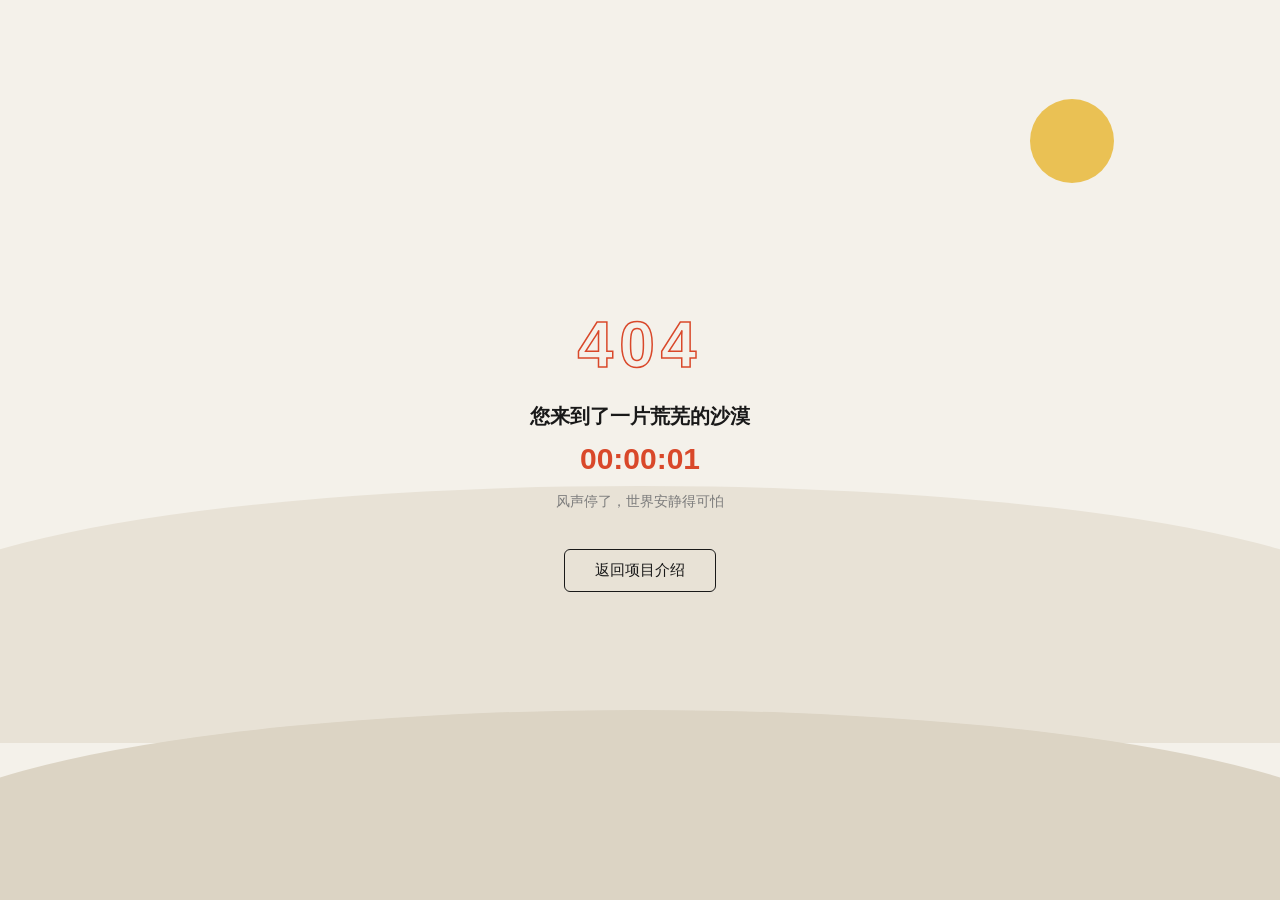
==== index.html @ fd1c62df "测试" ====
<!DOCTYPE html>
<html lang="zh-CN">
<head>
<meta charset="UTF-8">
<meta name="viewport" content="width=device-width, initial-scale=1.0">
<meta name="description" content="link-jump：长链接与短链接跳转工具">
<title>link-jump · 正在跳转</title>
<script>
  (function () { var h = new Date().getHours(); document.documentElement.classList.toggle('dark', h >= 19 || h < 7); })();
</script>
<link rel="stylesheet" href="assets/css/main.css">
</head>
<body class="page-jump">
<main class="card">

  <!-- 短链配置加载状态 -->
  <section id="loading" class="loading" hidden>
    <div class="spinner" aria-hidden="true"></div>
    <p class="loading-text">正在读取短链配置…</p>
  </section>

  <!-- 跳转主体 -->
  <section id="jump" class="jump" hidden>
    <p class="tip">正在带您前往</p>
    <p class="target" id="targetText"></p>

    <div id="riskBox" class="risk" hidden>
      <svg class="risk-icon" viewBox="0 0 24 24" width="20" height="20" aria-hidden="true">
        <path fill="currentColor" d="M12 2 1 21h22L12 2zm1 14h-2v2h2v-2zm0-7h-2v5h2V9z"/>
      </svg>
      <p>即将跳转至外部第三方网站，本站不对目标网站的内容安全与真实性做任何担保，请自行甄别风险后再决定是否继续访问。</p>
    </div>

    <p class="countdown"><span id="countNum">5</span> 秒后自动跳转</p>
    <button id="jumpBtn" class="btn" type="button">立即跳转</button>
  </section>

</main>
<script src="assets/js/main.js"></script>
</body>
</html>
---- assets/css/main.css ----
/* ============================================================
   link-jump · 全局样式
   极简黑白 · 本地时间主题 · 响应式适配
   ============================================================ */

/* ---------- 主题变量 ---------- */
:root {
  --bg: #f4f1ea;
  --card-bg: #ffffff;
  --fg: #191919;
  --muted: #7c7c7c;
  --line: #e3dfd5;
  --accent: #d9482a;
  --accent-2: #2f6fd6;
  --shadow: 0 12px 36px rgba(25, 25, 25, .08);
  --dune-a: #e8e2d6;
  --dune-b: #dcd4c4;
  --orb: #e8b93a;
  --code-bg: #efece4;
}
html.dark {
  --bg: #121212;
  --card-bg: #1c1c1c;
  --fg: #ededed;
  --muted: #8f8f8f;
  --line: #2e2e2e;
  --accent: #ff8a5c;
  --accent-2: #6ea8ff;
  --shadow: 0 12px 36px rgba(0, 0, 0, .45);
  --dune-a: #23231f;
  --dune-b: #2c2b26;
  --orb: #cfd2d6;
  --code-bg: #262626;
}

* { box-sizing: border-box; margin: 0; padding: 0; }

[hidden] { display: none !important; }

html, body { height: 100%; }

body {
  font-family: -apple-system, BlinkMacSystemFont, "Segoe UI", "PingFang SC",
    "Hiragino Sans GB", "Microsoft YaHei", "Helvetica Neue", Arial, sans-serif;
  background: var(--bg);
  color: var(--fg);
  min-height: 100vh;
  display: flex;
  flex-direction: column;
  align-items: center;
  justify-content: center;
  padding: 24px 16px;
  transition: background .3s ease, color .3s ease;
}

/* ---------- 通用按钮 ---------- */
.btn {
  display: inline-block;
  padding: 11px 30px;
  font-size: 15px;
  font-family: inherit;
  background: transparent;
  color: var(--fg);
  border: 1px solid var(--fg);
  border-radius: 6px;
  cursor: pointer;
  text-decoration: none;
  transition: background .2s ease, color .2s ease, border-color .2s ease;
}
.btn:hover, .btn:focus-visible {
  background: var(--fg);
  color: var(--bg);
  border-color: var(--fg);
  outline: none;
}

/* ---------- 跳转页卡片 ---------- */
.card {
  width: 100%;
  max-width: 560px;
  background: var(--card-bg);
  border: 1px solid var(--line);
  border-radius: 12px;
  box-shadow: var(--shadow);
  padding: 44px 36px;
  text-align: center;
  transition: background .3s ease, border-color .3s ease;
}

/* Loading：转圈动画 + 文字 */
.loading .spinner {
  width: 44px;
  height: 44px;
  margin: 0 auto 18px;
  border: 3px solid var(--line);
  border-top-color: var(--accent);
  border-radius: 50%;
  animation: spin .8s linear infinite;
}
@keyframes spin { to { transform: rotate(360deg); } }
.loading-text { color: var(--muted); font-size: 14px; }

/* 跳转提示 */
.tip { font-size: 15px; color: var(--muted); margin-bottom: 10px; }
.target {
  font-size: 21px;
  font-weight: 700;
  line-height: 1.6;
  word-break: break-all;
  background: linear-gradient(90deg, var(--accent), var(--accent-2));
  -webkit-background-clip: text;
  background-clip: text;
  color: transparent;
}

/* 风险提示（仅长链模式渲染） */
.risk {
  display: flex;
  gap: 10px;
  align-items: flex-start;
  text-align: left;
  margin: 26px 0 22px;
  padding: 14px 16px;
  border: 1px dashed var(--accent);
  border-radius: 8px;
  color: var(--muted);
  font-size: 13px;
  line-height: 1.7;
}
.risk-icon { flex: 0 0 auto; color: var(--accent); margin-top: 2px; }

/* 倒计时 */
.countdown { font-size: 14px; color: var(--muted); margin-bottom: 24px; }
.countdown span {
  display: inline-block;
  min-width: 26px;
  font-size: 20px;
  font-weight: 700;
  color: var(--accent);
}

/* ---------- 404 沙漠彩蛋 ---------- */
.page-404 { position: relative; overflow: hidden; }
.dunes, .orb { position: fixed; pointer-events: none; z-index: 0; }
.dunes { left: 0; right: 0; bottom: 0; height: 46vh; overflow: hidden; }
.dune {
  position: absolute;
  left: -8%;
  width: 116%;
  height: 62%;
  border-radius: 50% 50% 0 0;
  background: var(--dune-a);
  animation: duneDrift 9s ease-in-out infinite alternate;
}
.dune-2 { bottom: -20%; height: 66%; background: var(--dune-b); animation-duration: 13s; }
@keyframes duneDrift {
  from { transform: translateX(-1.5%); }
  to   { transform: translateX(1.5%); }
}
.orb {
  top: 11%;
  right: 13%;
  width: 84px;
  height: 84px;
  border-radius: 50%;
  background: var(--orb);
  opacity: .85;
  animation: orbFloat 6s ease-in-out infinite alternate;
}
@keyframes orbFloat {
  from { transform: translateY(0); }
  to   { transform: translateY(-10px); }
}

.desert {
  position: relative;
  z-index: 1;
  text-align: center;
  max-width: 560px;
  margin: auto;
}
.desert-code {
  font-size: 64px;
  font-weight: 800;
  letter-spacing: 6px;
  color: var(--accent);
}
@supports (-webkit-text-stroke: 1px black) {
  .desert-code { color: transparent; -webkit-text-stroke: 1.5px var(--accent); }
}
.desert-title { font-size: 20px; font-weight: 600; margin: 18px 0 10px; line-height: 1.6; }
.desert-timer {
  font-size: 30px;
  font-weight: 700;
  font-variant-numeric: tabular-nums;
  color: var(--accent);
  margin-bottom: 14px;
}
.desert-tip-wrap { font-size: 14px; color: var(--muted); margin-bottom: 30px; line-height: 1.7; }
.desert-link { margin-top: 6px; }

/* ---------- 项目介绍页 ---------- */
.page-intro { justify-content: flex-start; }
.intro-header { text-align: center; margin: 48px 0 34px; }
.intro-title { font-size: 40px; font-weight: 800; letter-spacing: 2px; }
.intro-sub { margin-top: 10px; color: var(--muted); font-size: 14px; }
.intro {
  width: 100%;
  max-width: 640px;
  display: grid;
  gap: 18px;
  min-width: 0;
}
.intro-block {
  background: var(--card-bg);
  border: 1px solid var(--line);
  border-radius: 12px;
  padding: 24px 26px;
  min-width: 0;
  overflow: hidden;
  transition: background .3s ease, border-color .3s ease;
}
.intro-block h2 { font-size: 16px; margin-bottom: 12px; }
.intro-block p { font-size: 14px; line-height: 1.8; color: var(--muted); }
.intro-list { list-style: none; }
.intro-list li {
  font-size: 14px;
  line-height: 1.9;
  color: var(--muted);
  padding-left: 14px;
  position: relative;
}
.intro-list li::before {
  content: '';
  position: absolute;
  left: 0;
  top: .85em;
  width: 5px;
  height: 5px;
  border-radius: 50%;
  background: var(--accent);
}
.intro-list code, .intro-block code {
  font-family: ui-monospace, SFMono-Regular, Menlo, Consolas, monospace;
  font-size: 12.5px;
  background: var(--code-bg);
  border-radius: 4px;
  padding: 2px 6px;
  word-break: break-all;
}
.intro-block a { color: var(--accent); }
.intro-code {
  font-family: ui-monospace, SFMono-Regular, Menlo, Consolas, monospace;
  font-size: 12px;
  line-height: 1.7;
  background: var(--code-bg);
  border-radius: 8px;
  padding: 16px;
  overflow-x: auto;
  color: var(--fg);
  margin-top: 8px;
}
.intro-footer {
  margin: 34px 0 20px;
  font-size: 12px;
  color: var(--muted);
  text-align: center;
}

/* ---------- 响应式 ---------- */
@media (max-width: 480px) {
  .card { padding: 34px 22px; }
  .target { font-size: 18px; }
  .desert-code { font-size: 52px; }
  .orb { width: 64px; height: 64px; top: 9%; right: 9%; }
  .intro-title { font-size: 32px; }
  .intro-header { margin: 36px 0 26px; }
}
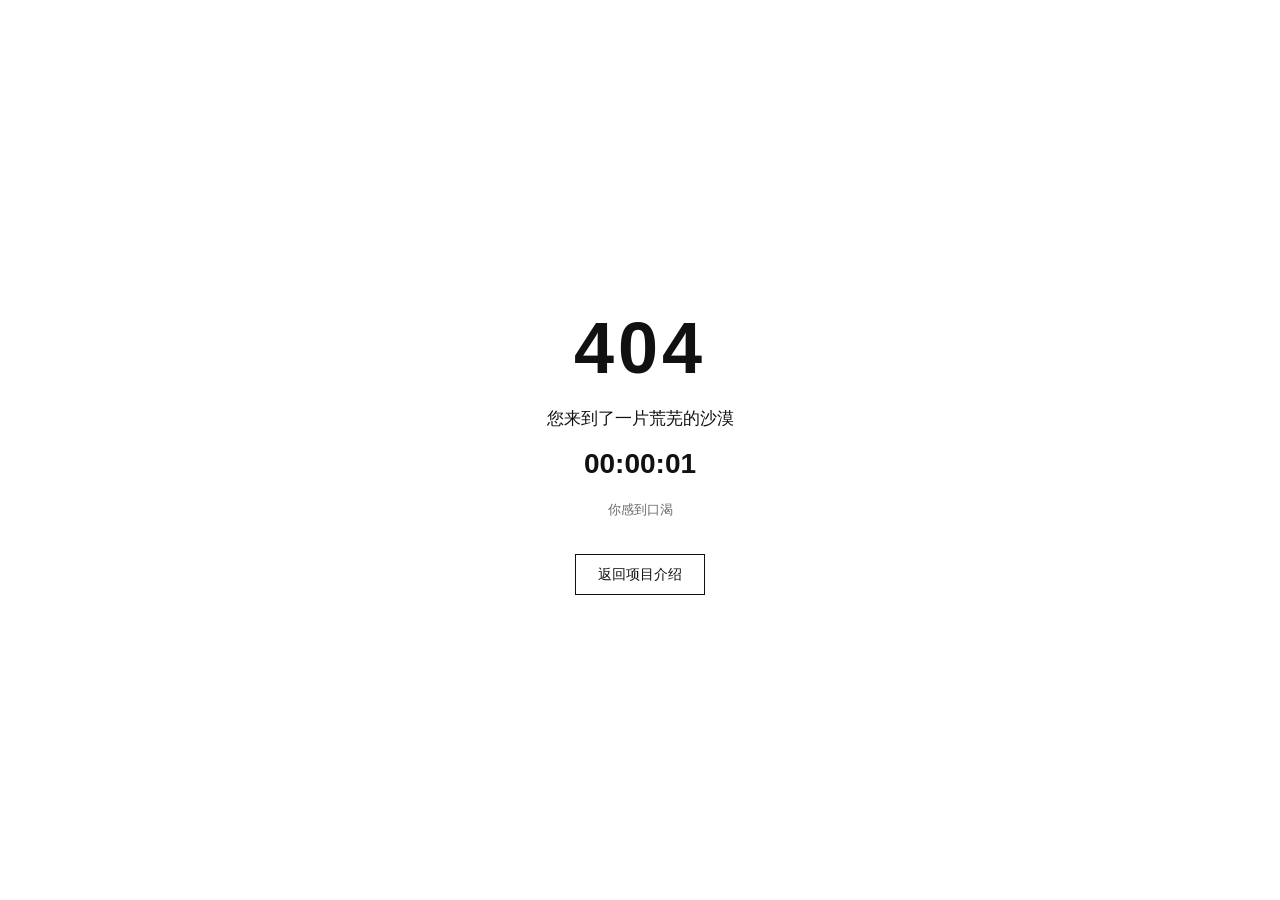
==== commit ba548a58: "gx" ====
--- a/index.html
+++ b/index.html
@@ -11,7 +11,7 @@
 <link rel="stylesheet" href="assets/css/main.css">
 </head>
 <body class="page-jump">
-<main class="card">
+<main class="jump-wrap">
 
   <!-- 短链配置加载状态 -->
   <section id="loading" class="loading" hidden>
@@ -25,9 +25,6 @@
     <p class="target" id="targetText"></p>
 
     <div id="riskBox" class="risk" hidden>
-      <svg class="risk-icon" viewBox="0 0 24 24" width="20" height="20" aria-hidden="true">
-        <path fill="currentColor" d="M12 2 1 21h22L12 2zm1 14h-2v2h2v-2zm0-7h-2v5h2V9z"/>
-      </svg>
       <p>即将跳转至外部第三方网站，本站不对目标网站的内容安全与真实性做任何担保，请自行甄别风险后再决定是否继续访问。</p>
     </div>
 
--- a/assets/css/main.css
+++ b/assets/css/main.css
@@ -1,36 +1,20 @@
 /* ============================================================
    link-jump · 全局样式
-   极简黑白 · 本地时间主题 · 响应式适配
+   极致简约 · 黑白灰 · 无装饰 · 响应式
    ============================================================ */
 
 /* ---------- 主题变量 ---------- */
 :root {
-  --bg: #f4f1ea;
-  --card-bg: #ffffff;
-  --fg: #191919;
-  --muted: #7c7c7c;
-  --line: #e3dfd5;
-  --accent: #d9482a;
-  --accent-2: #2f6fd6;
-  --shadow: 0 12px 36px rgba(25, 25, 25, .08);
-  --dune-a: #e8e2d6;
-  --dune-b: #dcd4c4;
-  --orb: #e8b93a;
-  --code-bg: #efece4;
+  --bg: #ffffff;
+  --fg: #111111;
+  --muted: #6b6b6b;
+  --line: #e0e0e0;
 }
 html.dark {
-  --bg: #121212;
-  --card-bg: #1c1c1c;
-  --fg: #ededed;
-  --muted: #8f8f8f;
-  --line: #2e2e2e;
-  --accent: #ff8a5c;
-  --accent-2: #6ea8ff;
-  --shadow: 0 12px 36px rgba(0, 0, 0, .45);
-  --dune-a: #23231f;
-  --dune-b: #2c2b26;
-  --orb: #cfd2d6;
-  --code-bg: #262626;
+  --bg: #0a0a0a;
+  --fg: #f2f2f2;
+  --muted: #8a8a8a;
+  --line: #2a2a2a;
 }
 
 * { box-sizing: border-box; margin: 0; padding: 0; }
@@ -49,178 +33,110 @@
   flex-direction: column;
   align-items: center;
   justify-content: center;
-  padding: 24px 16px;
-  transition: background .3s ease, color .3s ease;
+  padding: 24px 20px;
+  line-height: 1.7;
 }
 
-/* ---------- 通用按钮 ---------- */
+/* ---------- 通用按钮：直角细边框 ---------- */
 .btn {
   display: inline-block;
-  padding: 11px 30px;
-  font-size: 15px;
+  padding: 8px 22px;
+  font-size: 14px;
   font-family: inherit;
-  background: transparent;
+  background: none;
   color: var(--fg);
   border: 1px solid var(--fg);
-  border-radius: 6px;
+  border-radius: 0;
   cursor: pointer;
   text-decoration: none;
-  transition: background .2s ease, color .2s ease, border-color .2s ease;
+  transition: background .15s ease, color .15s ease;
 }
 .btn:hover, .btn:focus-visible {
   background: var(--fg);
   color: var(--bg);
-  border-color: var(--fg);
   outline: none;
 }
 
-/* ---------- 跳转页卡片 ---------- */
-.card {
+/* ---------- 跳转页 ---------- */
+.jump, .loading { text-align: center; max-width: 480px; width: 100%; }
+
+.tip { font-size: 14px; color: var(--muted); margin-bottom: 8px; }
+.target {
+  display: inline-block;
+  font-size: 19px;
+  font-weight: 700;
+  word-break: break-all;
+  border-bottom: 2px solid var(--fg);
+  padding-bottom: 2px;
+}
+
+.risk {
+  margin: 26px auto;
+  max-width: 420px;
+  font-size: 13px;
+  color: var(--muted);
+  border-top: 1px solid var(--line);
+  border-bottom: 1px solid var(--line);
+  padding: 10px 0;
+}
+
+.countdown { font-size: 13px; color: var(--muted); margin: 22px 0; }
+.countdown span {
+  display: block;
+  font-size: 40px;
+  font-weight: 700;
+  line-height: 1.3;
+  font-variant-numeric: tabular-nums;
+}
+
+/* Loading：细线转圈 + 文字 */
+.loading .spinner {
+  width: 26px;
+  height: 26px;
+  margin: 0 auto 14px;
+  border: 2px solid var(--line);
+  border-top-color: var(--fg);
+  border-radius: 50%;
+  animation: spin .9s linear infinite;
+}
+@keyframes spin { to { transform: rotate(360deg); } }
+.loading-text { font-size: 13px; color: var(--muted); }
+
+/* ---------- 404 页：纯文字 ---------- */
+.page-404 { text-align: center; }
+.desert { max-width: 480px; width: 100%; }
+.desert-code {
+  font-size: 72px;
+  font-weight: 800;
+  letter-spacing: 4px;
+  line-height: 1.2;
+}
+.desert-title { font-size: 17px; font-weight: 500; margin: 14px 0 6px; }
+.desert-timer {
+  font-size: 28px;
+  font-weight: 700;
+  font-variant-numeric: tabular-nums;
+  margin-bottom: 12px;
+}
+.desert-tip-wrap { font-size: 13px; color: var(--muted); margin-bottom: 28px; }
+.desert-link { margin-top: 4px; }
+
+/* ---------- 介绍页：分隔线式 ---------- */
+.page-intro { justify-content: flex-start; }
+.intro-header { text-align: center; margin: 44px 0 30px; }
+.intro-title { font-size: 34px; font-weight: 800; letter-spacing: 1px; }
+.intro-sub { margin-top: 6px; font-size: 14px; color: var(--muted); }
+.intro {
   width: 100%;
   max-width: 560px;
-  background: var(--card-bg);
-  border: 1px solid var(--line);
-  border-radius: 12px;
-  box-shadow: var(--shadow);
-  padding: 44px 36px;
-  text-align: center;
-  transition: background .3s ease, border-color .3s ease;
-}
-
-/* Loading：转圈动画 + 文字 */
-.loading .spinner {
-  width: 44px;
-  height: 44px;
-  margin: 0 auto 18px;
-  border: 3px solid var(--line);
-  border-top-color: var(--accent);
-  border-radius: 50%;
-  animation: spin .8s linear infinite;
-}
-@keyframes spin { to { transform: rotate(360deg); } }
-.loading-text { color: var(--muted); font-size: 14px; }
-
-/* 跳转提示 */
-.tip { font-size: 15px; color: var(--muted); margin-bottom: 10px; }
-.target {
-  font-size: 21px;
-  font-weight: 700;
-  line-height: 1.6;
-  word-break: break-all;
-  background: linear-gradient(90deg, var(--accent), var(--accent-2));
-  -webkit-background-clip: text;
-  background-clip: text;
-  color: transparent;
-}
-
-/* 风险提示（仅长链模式渲染） */
-.risk {
-  display: flex;
-  gap: 10px;
-  align-items: flex-start;
-  text-align: left;
-  margin: 26px 0 22px;
-  padding: 14px 16px;
-  border: 1px dashed var(--accent);
-  border-radius: 8px;
-  color: var(--muted);
-  font-size: 13px;
-  line-height: 1.7;
-}
-.risk-icon { flex: 0 0 auto; color: var(--accent); margin-top: 2px; }
-
-/* 倒计时 */
-.countdown { font-size: 14px; color: var(--muted); margin-bottom: 24px; }
-.countdown span {
-  display: inline-block;
-  min-width: 26px;
-  font-size: 20px;
-  font-weight: 700;
-  color: var(--accent);
-}
-
-/* ---------- 404 沙漠彩蛋 ---------- */
-.page-404 { position: relative; overflow: hidden; }
-.dunes, .orb { position: fixed; pointer-events: none; z-index: 0; }
-.dunes { left: 0; right: 0; bottom: 0; height: 46vh; overflow: hidden; }
-.dune {
-  position: absolute;
-  left: -8%;
-  width: 116%;
-  height: 62%;
-  border-radius: 50% 50% 0 0;
-  background: var(--dune-a);
-  animation: duneDrift 9s ease-in-out infinite alternate;
-}
-.dune-2 { bottom: -20%; height: 66%; background: var(--dune-b); animation-duration: 13s; }
-@keyframes duneDrift {
-  from { transform: translateX(-1.5%); }
-  to   { transform: translateX(1.5%); }
-}
-.orb {
-  top: 11%;
-  right: 13%;
-  width: 84px;
-  height: 84px;
-  border-radius: 50%;
-  background: var(--orb);
-  opacity: .85;
-  animation: orbFloat 6s ease-in-out infinite alternate;
-}
-@keyframes orbFloat {
-  from { transform: translateY(0); }
-  to   { transform: translateY(-10px); }
-}
-
-.desert {
-  position: relative;
-  z-index: 1;
-  text-align: center;
-  max-width: 560px;
-  margin: auto;
-}
-.desert-code {
-  font-size: 64px;
-  font-weight: 800;
-  letter-spacing: 6px;
-  color: var(--accent);
-}
-@supports (-webkit-text-stroke: 1px black) {
-  .desert-code { color: transparent; -webkit-text-stroke: 1.5px var(--accent); }
-}
-.desert-title { font-size: 20px; font-weight: 600; margin: 18px 0 10px; line-height: 1.6; }
-.desert-timer {
-  font-size: 30px;
-  font-weight: 700;
-  font-variant-numeric: tabular-nums;
-  color: var(--accent);
-  margin-bottom: 14px;
-}
-.desert-tip-wrap { font-size: 14px; color: var(--muted); margin-bottom: 30px; line-height: 1.7; }
-.desert-link { margin-top: 6px; }
-
-/* ---------- 项目介绍页 ---------- */
-.page-intro { justify-content: flex-start; }
-.intro-header { text-align: center; margin: 48px 0 34px; }
-.intro-title { font-size: 40px; font-weight: 800; letter-spacing: 2px; }
-.intro-sub { margin-top: 10px; color: var(--muted); font-size: 14px; }
-.intro {
-  width: 100%;
-  max-width: 640px;
-  display: grid;
-  gap: 18px;
-  min-width: 0;
 }
 .intro-block {
-  background: var(--card-bg);
-  border: 1px solid var(--line);
-  border-radius: 12px;
-  padding: 24px 26px;
+  padding: 18px 0;
+  border-bottom: 1px solid var(--line);
   min-width: 0;
   overflow: hidden;
-  transition: background .3s ease, border-color .3s ease;
 }
-.intro-block h2 { font-size: 16px; margin-bottom: 12px; }
+.intro-block h2 { font-size: 15px; margin-bottom: 8px; }
 .intro-block p { font-size: 14px; line-height: 1.8; color: var(--muted); }
 .intro-list { list-style: none; }
 .intro-list li {
@@ -234,34 +150,35 @@
   content: '';
   position: absolute;
   left: 0;
-  top: .85em;
-  width: 5px;
-  height: 5px;
+  top: .9em;
+  width: 4px;
+  height: 4px;
   border-radius: 50%;
-  background: var(--accent);
+  background: var(--fg);
 }
 .intro-list code, .intro-block code {
   font-family: ui-monospace, SFMono-Regular, Menlo, Consolas, monospace;
   font-size: 12.5px;
-  background: var(--code-bg);
-  border-radius: 4px;
-  padding: 2px 6px;
+  background: none;
+  border-bottom: 1px solid var(--line);
+  padding: 0 2px;
   word-break: break-all;
 }
-.intro-block a { color: var(--accent); }
+.intro-block a { color: var(--fg); }
 .intro-code {
   font-family: ui-monospace, SFMono-Regular, Menlo, Consolas, monospace;
   font-size: 12px;
   line-height: 1.7;
-  background: var(--code-bg);
-  border-radius: 8px;
-  padding: 16px;
+  background: none;
+  border: 1px solid var(--line);
+  border-radius: 0;
+  padding: 14px;
   overflow-x: auto;
   color: var(--fg);
   margin-top: 8px;
 }
 .intro-footer {
-  margin: 34px 0 20px;
+  margin: 30px 0 18px;
   font-size: 12px;
   color: var(--muted);
   text-align: center;
@@ -269,10 +186,9 @@
 
 /* ---------- 响应式 ---------- */
 @media (max-width: 480px) {
-  .card { padding: 34px 22px; }
-  .target { font-size: 18px; }
-  .desert-code { font-size: 52px; }
-  .orb { width: 64px; height: 64px; top: 9%; right: 9%; }
-  .intro-title { font-size: 32px; }
-  .intro-header { margin: 36px 0 26px; }
+  .target { font-size: 17px; }
+  .desert-code { font-size: 56px; }
+  .countdown span { font-size: 34px; }
+  .intro-title { font-size: 28px; }
+  .intro-header { margin: 34px 0 24px; }
 }
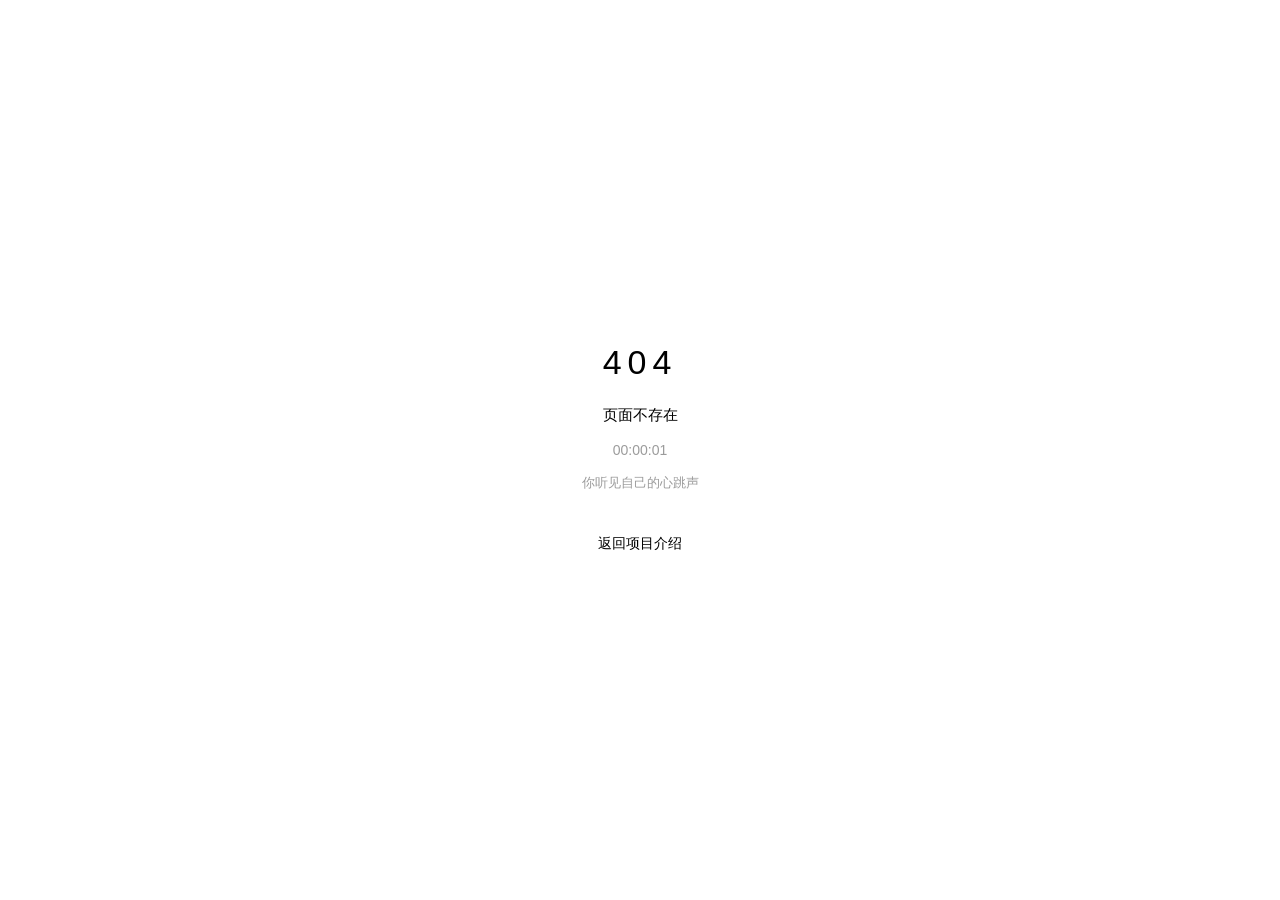
==== commit a9259808: "极简" ====
--- a/index.html
+++ b/index.html
@@ -15,13 +15,12 @@
 
   <!-- 短链配置加载状态 -->
   <section id="loading" class="loading" hidden>
-    <div class="spinner" aria-hidden="true"></div>
     <p class="loading-text">正在读取短链配置…</p>
   </section>
 
   <!-- 跳转主体 -->
   <section id="jump" class="jump" hidden>
-    <p class="tip">正在带您前往</p>
+    <p class="tip">正在前往</p>
     <p class="target" id="targetText"></p>
 
     <div id="riskBox" class="risk" hidden>
--- a/assets/css/main.css
+++ b/assets/css/main.css
@@ -1,20 +1,17 @@
 /* ============================================================
    link-jump · 全局样式
-   极致简约 · 黑白灰 · 无装饰 · 响应式
+   白纸级极简 · 无边框 · 无阴影 · 无装饰 · 只留文字与留白
    ============================================================ */
 
-/* ---------- 主题变量 ---------- */
 :root {
   --bg: #ffffff;
-  --fg: #111111;
-  --muted: #6b6b6b;
-  --line: #e0e0e0;
+  --fg: #000000;
+  --muted: #9b9b9b;
 }
 html.dark {
-  --bg: #0a0a0a;
-  --fg: #f2f2f2;
-  --muted: #8a8a8a;
-  --line: #2a2a2a;
+  --bg: #000000;
+  --fg: #ffffff;
+  --muted: #757575;
 }
 
 * { box-sizing: border-box; margin: 0; padding: 0; }
@@ -33,162 +30,97 @@
   flex-direction: column;
   align-items: center;
   justify-content: center;
-  padding: 24px 20px;
-  line-height: 1.7;
+  padding: 32px 24px;
+  line-height: 1.8;
+  -webkit-font-smoothing: antialiased;
 }
 
-/* ---------- 通用按钮：直角细边框 ---------- */
-.btn {
-  display: inline-block;
-  padding: 8px 22px;
-  font-size: 14px;
+/* ---------- 通用链接 / 按钮：纯文字，无边框 ---------- */
+a, .btn {
+  color: var(--fg);
+  text-decoration: none;
+  background: none;
+  border: 0;
   font-family: inherit;
-  background: none;
-  color: var(--fg);
-  border: 1px solid var(--fg);
-  border-radius: 0;
+  font-size: inherit;
   cursor: pointer;
-  text-decoration: none;
-  transition: background .15s ease, color .15s ease;
+  transition: color .15s ease;
 }
-.btn:hover, .btn:focus-visible {
-  background: var(--fg);
-  color: var(--bg);
+a:hover, a:focus-visible, .btn:hover, .btn:focus-visible {
+  color: var(--muted);
   outline: none;
 }
 
 /* ---------- 跳转页 ---------- */
-.jump, .loading { text-align: center; max-width: 480px; width: 100%; }
+.jump, .loading { text-align: center; max-width: 420px; width: 100%; }
 
-.tip { font-size: 14px; color: var(--muted); margin-bottom: 8px; }
+.tip { font-size: 13px; color: var(--muted); margin-bottom: 14px; }
 .target {
-  display: inline-block;
-  font-size: 19px;
-  font-weight: 700;
+  font-size: 15px;
   word-break: break-all;
-  border-bottom: 2px solid var(--fg);
-  padding-bottom: 2px;
 }
 
 .risk {
-  margin: 26px auto;
-  max-width: 420px;
+  margin: 28px auto;
+  max-width: 360px;
   font-size: 13px;
   color: var(--muted);
-  border-top: 1px solid var(--line);
-  border-bottom: 1px solid var(--line);
-  padding: 10px 0;
 }
 
-.countdown { font-size: 13px; color: var(--muted); margin: 22px 0; }
-.countdown span {
-  display: block;
-  font-size: 40px;
-  font-weight: 700;
-  line-height: 1.3;
-  font-variant-numeric: tabular-nums;
-}
+.countdown { font-size: 14px; margin: 26px 0 20px; }
+.countdown span { font-variant-numeric: tabular-nums; }
 
-/* Loading：细线转圈 + 文字 */
-.loading .spinner {
-  width: 26px;
-  height: 26px;
-  margin: 0 auto 14px;
-  border: 2px solid var(--line);
-  border-top-color: var(--fg);
-  border-radius: 50%;
-  animation: spin .9s linear infinite;
-}
-@keyframes spin { to { transform: rotate(360deg); } }
-.loading-text { font-size: 13px; color: var(--muted); }
+.loading-text { font-size: 14px; color: var(--muted); }
 
-/* ---------- 404 页：纯文字 ---------- */
+/* ---------- 404 页 ---------- */
 .page-404 { text-align: center; }
-.desert { max-width: 480px; width: 100%; }
+.desert { max-width: 420px; width: 100%; }
 .desert-code {
-  font-size: 72px;
-  font-weight: 800;
-  letter-spacing: 4px;
+  font-size: 34px;
+  font-weight: 400;
+  letter-spacing: 6px;
   line-height: 1.2;
 }
-.desert-title { font-size: 17px; font-weight: 500; margin: 14px 0 6px; }
+.desert-title { font-size: 15px; font-weight: 400; margin: 18px 0 10px; }
 .desert-timer {
-  font-size: 28px;
-  font-weight: 700;
+  font-size: 14px;
   font-variant-numeric: tabular-nums;
-  margin-bottom: 12px;
+  color: var(--muted);
+  margin-bottom: 8px;
 }
-.desert-tip-wrap { font-size: 13px; color: var(--muted); margin-bottom: 28px; }
-.desert-link { margin-top: 4px; }
+.desert-tip-wrap { font-size: 13px; color: var(--muted); margin-bottom: 34px; }
+.desert-link { font-size: 14px; }
 
-/* ---------- 介绍页：分隔线式 ---------- */
+/* ---------- 介绍页 ---------- */
 .page-intro { justify-content: flex-start; }
-.intro-header { text-align: center; margin: 44px 0 30px; }
-.intro-title { font-size: 34px; font-weight: 800; letter-spacing: 1px; }
-.intro-sub { margin-top: 6px; font-size: 14px; color: var(--muted); }
-.intro {
-  width: 100%;
-  max-width: 560px;
-}
-.intro-block {
-  padding: 18px 0;
-  border-bottom: 1px solid var(--line);
-  min-width: 0;
-  overflow: hidden;
-}
-.intro-block h2 { font-size: 15px; margin-bottom: 8px; }
-.intro-block p { font-size: 14px; line-height: 1.8; color: var(--muted); }
+.intro-header { text-align: center; margin: 48px 0 40px; }
+.intro-title { font-size: 26px; font-weight: 400; letter-spacing: 2px; }
+.intro-sub { margin-top: 8px; font-size: 13px; color: var(--muted); }
+.intro { width: 100%; max-width: 560px; }
+.intro-block { margin-bottom: 30px; }
+.intro-block h2 { font-size: 14px; font-weight: 500; margin-bottom: 8px; }
+.intro-block p { font-size: 14px; line-height: 1.9; color: var(--muted); }
 .intro-list { list-style: none; }
-.intro-list li {
-  font-size: 14px;
-  line-height: 1.9;
-  color: var(--muted);
-  padding-left: 14px;
-  position: relative;
-}
-.intro-list li::before {
-  content: '';
-  position: absolute;
-  left: 0;
-  top: .9em;
-  width: 4px;
-  height: 4px;
-  border-radius: 50%;
-  background: var(--fg);
-}
+.intro-list li { font-size: 14px; line-height: 1.9; color: var(--muted); }
 .intro-list code, .intro-block code {
   font-family: ui-monospace, SFMono-Regular, Menlo, Consolas, monospace;
   font-size: 12.5px;
-  background: none;
-  border-bottom: 1px solid var(--line);
-  padding: 0 2px;
+  color: var(--fg);
   word-break: break-all;
 }
 .intro-block a { color: var(--fg); }
 .intro-code {
   font-family: ui-monospace, SFMono-Regular, Menlo, Consolas, monospace;
-  font-size: 12px;
-  line-height: 1.7;
-  background: none;
-  border: 1px solid var(--line);
-  border-radius: 0;
-  padding: 14px;
+  font-size: 12.5px;
+  line-height: 1.8;
+  color: var(--fg);
+  margin-top: 10px;
   overflow-x: auto;
-  color: var(--fg);
-  margin-top: 8px;
+  white-space: pre;
 }
 .intro-footer {
-  margin: 30px 0 18px;
+  margin: 24px 0 20px;
   font-size: 12px;
   color: var(--muted);
   text-align: center;
 }
-
-/* ---------- 响应式 ---------- */
-@media (max-width: 480px) {
-  .target { font-size: 17px; }
-  .desert-code { font-size: 56px; }
-  .countdown span { font-size: 34px; }
-  .intro-title { font-size: 28px; }
-  .intro-header { margin: 34px 0 24px; }
-}
